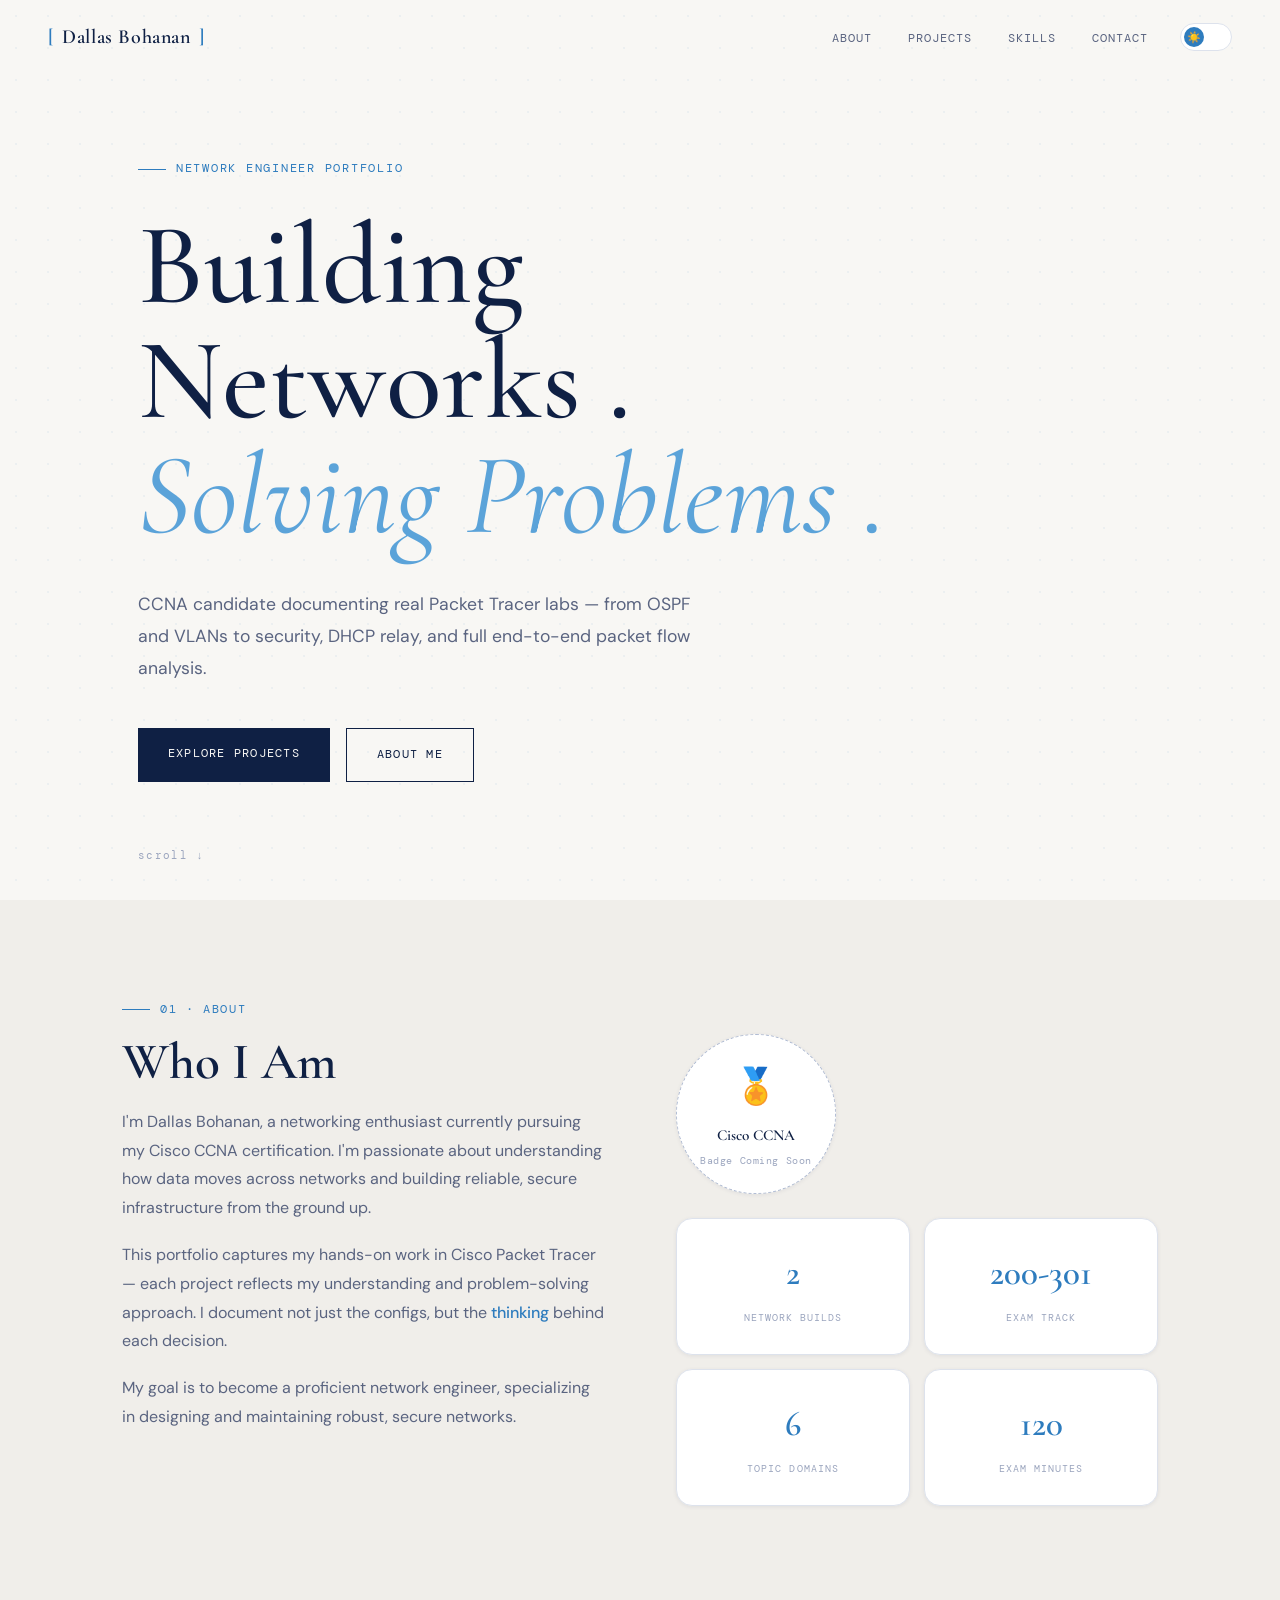
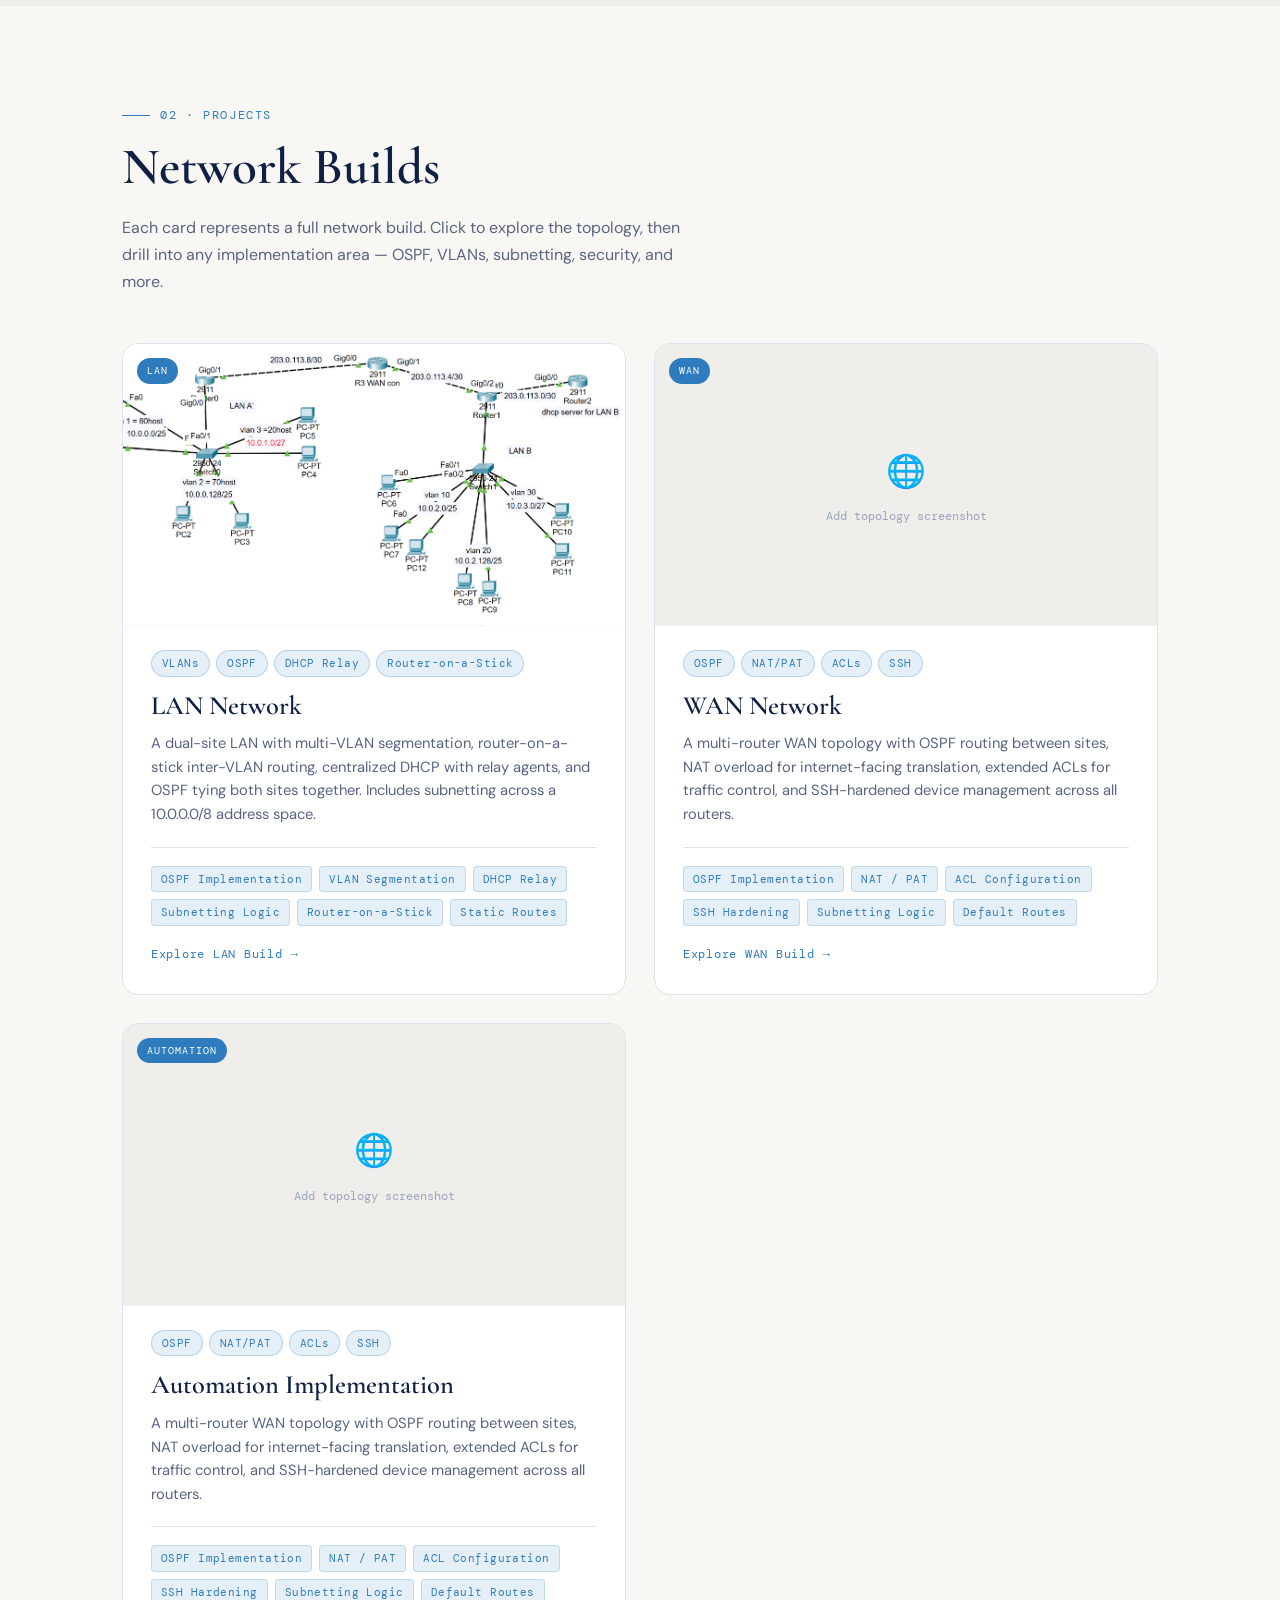
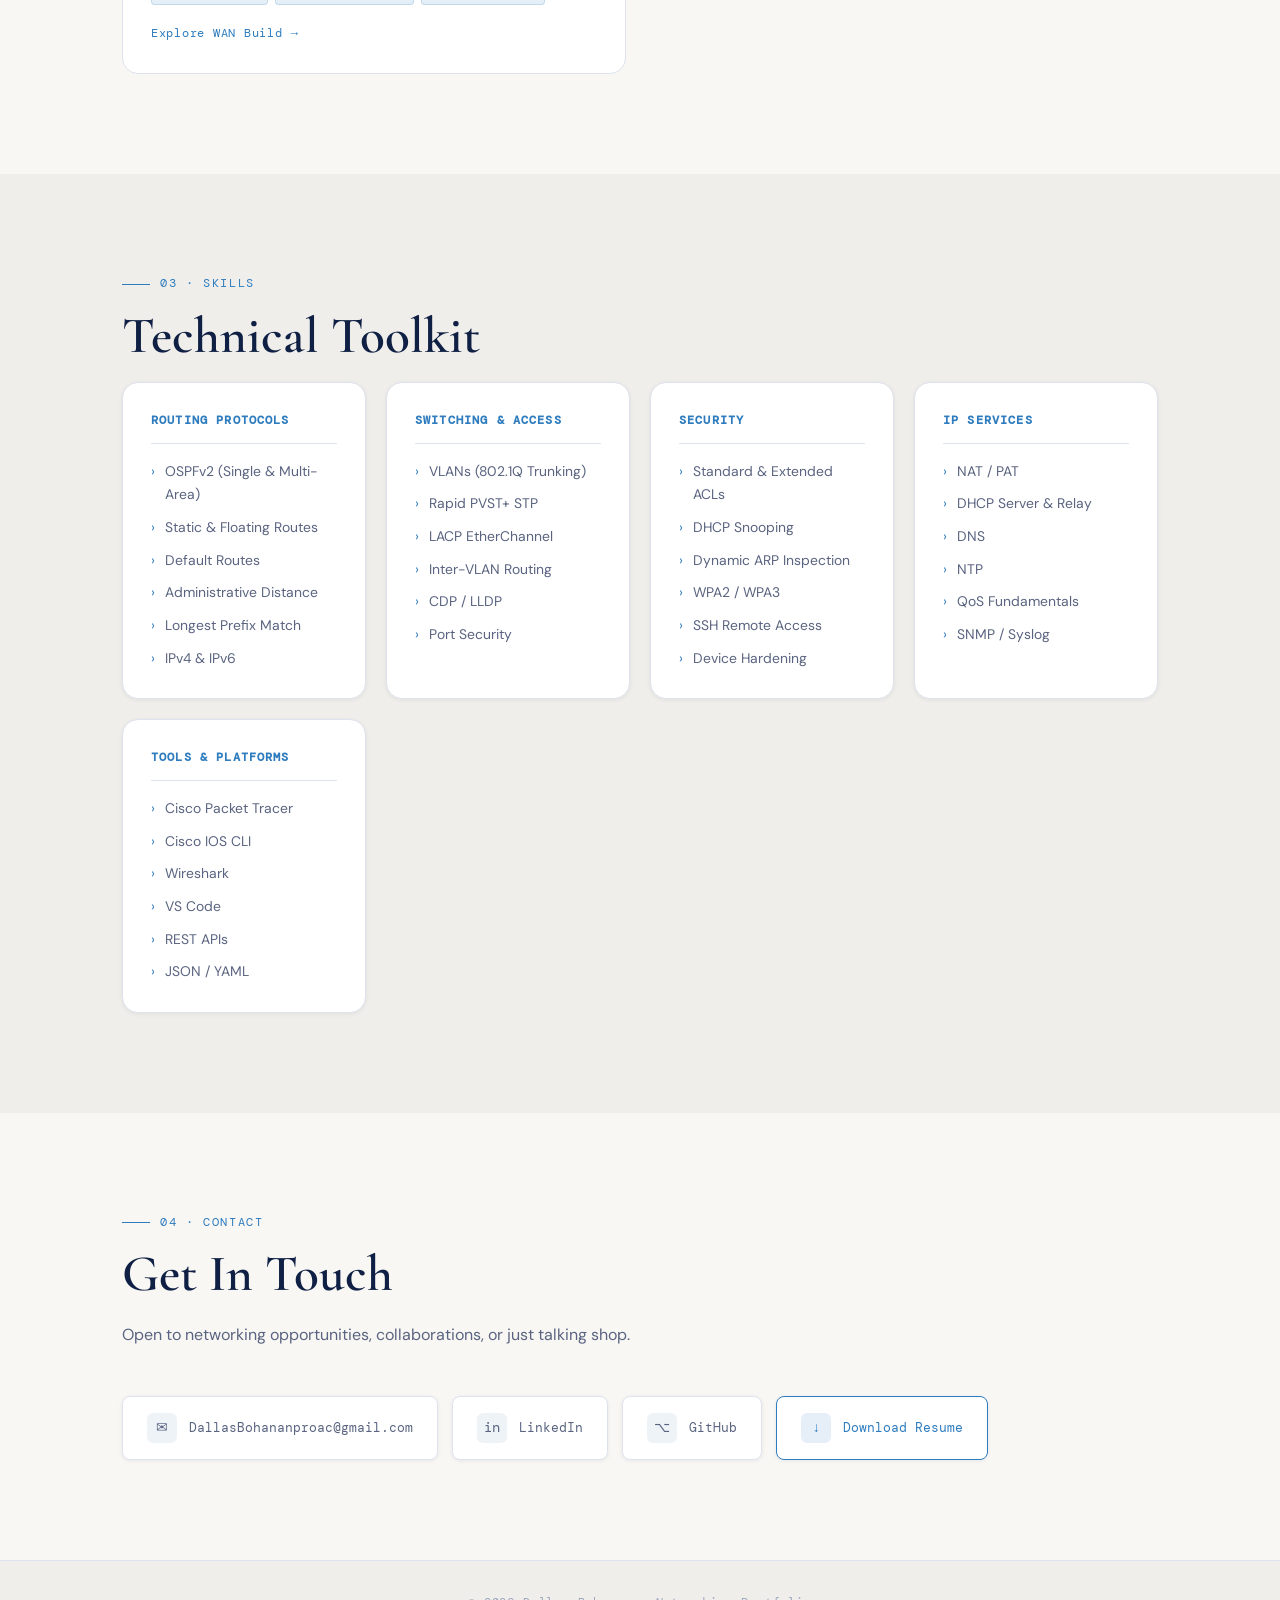
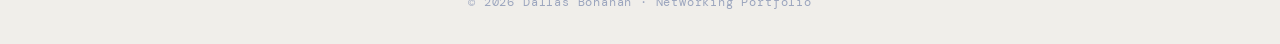
==== index.html @ fe5ff33c "Local Project Site Files" ====
<!DOCTYPE html>
<html lang="en">
<head>
  <meta charset="UTF-8" />
  <meta name="viewport" content="width=device-width, initial-scale=1.0" />
  <title>Dallas Bohanan — Networking Portfolio</title>
  <link rel="stylesheet" href="style.css" />
  <link rel="preconnect" href="https://fonts.googleapis.com" />
  <link rel="preconnect" href="https://fonts.gstatic.com" crossorigin />
  <link href="https://fonts.googleapis.com/css2?family=Cormorant+Garamond:ital,wght@0,400;0,500;0,600;1,400;1,500&family=DM+Mono:wght@400;500&family=DM+Sans:wght@300;400;500&display=swap" rel="stylesheet" />
  <script>
    (function() {
      var t = localStorage.getItem('ccna-portfolio-theme');
      var p = window.matchMedia('(prefers-color-scheme: dark)').matches;
      document.documentElement.setAttribute('data-theme', t || (p ? 'dark' : 'light'));
    })();
  </script>
  <style>
    /* ── v4 Network Cards ── */
    .network-cards {
      display: grid;
      grid-template-columns: 1fr 1fr;
      gap: 28px;
      margin-top: 20px;
    }
    @media (max-width: 700px) {
      .network-cards { grid-template-columns: 1fr; }
    }

    .network-card {
      background: var(--bg-card);
      border: 1px solid var(--border);
      border-radius: var(--radius-lg);
      overflow: hidden;
      transition: box-shadow var(--transition), border-color var(--transition), transform var(--transition);
      cursor: pointer;
    }
    .network-card:hover {
      box-shadow: var(--shadow-lg);
      border-color: var(--accent);
      transform: translateY(-4px);
    }
    .network-card__link {
      display: block;
      text-decoration: none;
      color: inherit;
    }

    /* topology image */
    .network-card__img-wrap {
      position: relative;
      width: 100%;
      aspect-ratio: 16/9;
      background: var(--bg-2);
      overflow: hidden;
    }
    .network-card__img {
      width: 100%;
      height: 100%;
      object-fit: cover;
      transition: transform 0.4s ease;
    }
    .network-card:hover .network-card__img { transform: scale(1.03); }
    .network-card__img-placeholder {
      display: none;
      position: absolute;
      inset: 0;
      align-items: center;
      justify-content: center;
      flex-direction: column;
      gap: 8px;
      color: var(--text-dim);
      font-family: var(--font-mono);
      font-size: 0.75rem;
    }
    .network-card__img-placeholder span { font-size: 2rem; }

    /* overlay label on image */
    .network-card__badge {
      position: absolute;
      top: 14px;
      left: 14px;
      background: var(--accent);
      color: #fff;
      font-family: var(--font-mono);
      font-size: 0.65rem;
      letter-spacing: 0.1em;
      text-transform: uppercase;
      padding: 4px 10px;
      border-radius: 20px;
    }

    .network-card__body {
      padding: 24px 28px 28px;
    }
    .network-card__tags {
      display: flex;
      flex-wrap: wrap;
      gap: 6px;
      margin-bottom: 14px;
    }
    .network-card__title {
      font-family: var(--font-display);
      font-size: 1.65rem;
      font-weight: 600;
      color: var(--navy);
      margin-bottom: 10px;
      line-height: 1.2;
    }
    .network-card__desc {
      color: var(--text-muted);
      font-size: 0.92rem;
      line-height: 1.6;
      margin-bottom: 20px;
    }

    /* aspect pills at bottom of card */
    .network-card__aspects {
      display: flex;
      flex-wrap: wrap;
      gap: 7px;
      border-top: 1px solid var(--border);
      padding-top: 18px;
    }
    .aspect-pill {
      font-family: var(--font-mono);
      font-size: 0.68rem;
      color: var(--accent);
      background: var(--accent-glow);
      border: 1px solid rgba(46,124,190,0.2);
      border-radius: 4px;
      padding: 3px 9px;
      letter-spacing: 0.04em;
    }

    .network-card__cta {
      display: inline-block;
      margin-top: 18px;
      font-family: var(--font-mono);
      font-size: 0.78rem;
      color: var(--accent);
      letter-spacing: 0.06em;
      transition: gap var(--transition);
    }
  </style>
</head>
<body>

  <nav class="nav" id="nav">
    <a href="#home" class="nav__logo">
      <span class="logo-bracket">[</span>
      <span class="logo-name">Dallas Bohanan</span>
      <span class="logo-bracket">]</span>
    </a>
    <div class="nav__right">
      <ul class="nav__links">
        <li><a href="#about">About</a></li>
        <li><a href="#projects">Projects</a></li>
        <li><a href="#skills">Skills</a></li>
        <li><a href="#contact">Contact</a></li>
      </ul>
      <button class="theme-toggle" id="themeToggle" aria-label="Toggle dark/light mode">
        <span class="theme-toggle__knob">☀️</span>
      </button>
      <button class="nav__hamburger" id="hamburger" aria-label="Toggle menu">
        <span></span><span></span><span></span>
      </button>
    </div>
  </nav>

  <!-- HERO -->
  <section class="hero" id="home">
    <div class="hero__grid-bg"></div>
    <div class="hero__content">
      <p class="hero__eyebrow">Network Engineer Portfolio</p>
      <h1 class="hero__title">
        <span class="hero__title-line">Building</span>
        <span class="hero__title-line">Networks .</span>
        <span class="hero__title-line italic">Solving Problems .</span>
      </h1>
      <p class="hero__sub">
        CCNA candidate documenting real Packet Tracer labs — from OSPF and VLANs
        to security, DHCP relay, and full end-to-end packet flow analysis.
      </p>
      <div class="hero__cta">
        <a href="#projects" class="btn btn--primary">Explore Projects</a>
        <a href="#about" class="btn btn--ghost">About Me</a>
      </div>
    </div>
    <div class="hero__scroll-hint">scroll ↓</div>
  </section>

  <!-- ABOUT -->
  <section class="about section" id="about">
    <div class="container">
      <div class="section-label">01 · About</div>
      <div class="about__grid">
        <div class="about__text">
          <h2 class="section-title">Who I Am</h2>
          <p>
            I'm Dallas Bohanan, a networking enthusiast currently pursuing my Cisco CCNA certification.
            I'm passionate about understanding how data moves across networks and building reliable,
            secure infrastructure from the ground up.
          </p>
          <p>
            This portfolio captures my hands-on work in Cisco Packet Tracer — each project reflects
            my understanding and problem-solving approach. I document not just the configs, but the
            <em>thinking</em> behind each decision.
          </p>
          <p>
            My goal is to become a proficient network engineer, specializing in designing and
            maintaining robust, secure networks.
          </p>
        </div>
        <div class="about__right">
          <div class="badge-placeholder">
            <div class="badge-inner">
              <span class="badge-icon">🏅</span>
              <p class="badge-label">Cisco CCNA</p>
              <p class="badge-sublabel">Badge Coming Soon</p>
            </div>
          </div>
          <div class="about__stats">
            <div class="stat-card"><span class="stat-num">2</span><span class="stat-label">Network Builds</span></div>
            <div class="stat-card"><span class="stat-num">200-301</span><span class="stat-label">Exam Track</span></div>
            <div class="stat-card"><span class="stat-num">6</span><span class="stat-label">Topic Domains</span></div>
            <div class="stat-card"><span class="stat-num">120</span><span class="stat-label">Exam Minutes</span></div>
          </div>
        </div>
      </div>
    </div>
  </section>

  <!-- PROJECTS — two network cards -->
  <section class="projects section" id="projects">
    <div class="container">
      <div class="section-label">02 · Projects</div>
      <h2 class="section-title">Network Builds</h2>
      <p class="section-sub">
        Each card represents a full network build. Click to explore the topology, then drill into
        any implementation area — OSPF, VLANs, subnetting, security, and more.
      </p>

      <div class="network-cards">

        <!-- LAN CARD -->
        <article class="network-card">
          <a href="lan-network.html" class="network-card__link">
            <div class="network-card__img-wrap">
              <img src="OSPF_DHCP_Intervlan_network.png"
                alt="LAN Network topology"
                class="network-card__img"
                onerror="this.style.display='none'; this.nextElementSibling.style.display='flex';" />
              <div class="network-card__img-placeholder"><span>🖧</span><p>Add topology screenshot</p></div>
              <span class="network-card__badge">LAN</span>
            </div>
            <div class="network-card__body">
              <div class="network-card__tags">
                <span class="tag">VLANs</span><span class="tag">OSPF</span>
                <span class="tag">DHCP Relay</span><span class="tag">Router-on-a-Stick</span>
              </div>
              <h3 class="network-card__title">LAN Network</h3>
              <p class="network-card__desc">
                A dual-site LAN with multi-VLAN segmentation, router-on-a-stick inter-VLAN routing,
                centralized DHCP with relay agents, and OSPF tying both sites together.
                Includes subnetting across a 10.0.0.0/8 address space.
              </p>
              <div class="network-card__aspects">
                <span class="aspect-pill">OSPF Implementation</span>
                <span class="aspect-pill">VLAN Segmentation</span>
                <span class="aspect-pill">DHCP Relay</span>
                <span class="aspect-pill">Subnetting Logic</span>
                <span class="aspect-pill">Router-on-a-Stick</span>
                <span class="aspect-pill">Static Routes</span>
              </div>
              <span class="network-card__cta">Explore LAN Build →</span>
            </div>
          </a>
        </article>

        <!-- WAN CARD -->
        <article class="network-card">
          <a href="wan-network.html" class="network-card__link">
            <div class="network-card__img-wrap">
              <img src="assets/screenshots/wan-topology.png"
                alt="WAN Network topology"
                class="network-card__img"
                onerror="this.style.display='none'; this.nextElementSibling.style.display='flex';" />
              <div class="network-card__img-placeholder"><span>🌐</span><p>Add topology screenshot</p></div>
              <span class="network-card__badge">WAN</span>
            </div>
            <div class="network-card__body">
              <div class="network-card__tags">
                <span class="tag">OSPF</span><span class="tag">NAT/PAT</span>
                <span class="tag">ACLs</span><span class="tag">SSH</span>
              </div>
              <h3 class="network-card__title">WAN Network</h3>
              <p class="network-card__desc">
                A multi-router WAN topology with OSPF routing between sites, NAT overload for
                internet-facing translation, extended ACLs for traffic control, and SSH-hardened
                device management across all routers.
              </p>
              <div class="network-card__aspects">
                <span class="aspect-pill">OSPF Implementation</span>
                <span class="aspect-pill">NAT / PAT</span>
                <span class="aspect-pill">ACL Configuration</span>
                <span class="aspect-pill">SSH Hardening</span>
                <span class="aspect-pill">Subnetting Logic</span>
                <span class="aspect-pill">Default Routes</span>
              </div>
              <span class="network-card__cta">Explore WAN Build →</span>
            </div>
          </a>
        </article>

         <!-- Automation card -->
        <article class="network-card">
          <a href="wan-network.html" class="network-card__link">
            <div class="network-card__img-wrap">
              <img src="assets/screenshots/wan-topology.png"
                alt="Automation"
                class="network-card__img"
                onerror="this.style.display='none'; this.nextElementSibling.style.display='flex';" />
              <div class="network-card__img-placeholder"><span>🌐</span><p>Add topology screenshot</p></div>
              <span class="network-card__badge">Automation</span>
            </div>
            <div class="network-card__body">
              <div class="network-card__tags">
                <span class="tag">OSPF</span><span class="tag">NAT/PAT</span>
                <span class="tag">ACLs</span><span class="tag">SSH</span>
              </div>
              <h3 class="network-card__title">Automation Implementation</h3>
              <p class="network-card__desc">
                A multi-router WAN topology with OSPF routing between sites, NAT overload for
                internet-facing translation, extended ACLs for traffic control, and SSH-hardened
                device management across all routers.
              </p>
              <div class="network-card__aspects">
                <span class="aspect-pill">OSPF Implementation</span>
                <span class="aspect-pill">NAT / PAT</span>
                <span class="aspect-pill">ACL Configuration</span>
                <span class="aspect-pill">SSH Hardening</span>
                <span class="aspect-pill">Subnetting Logic</span>
                <span class="aspect-pill">Default Routes</span>
              </div>
              <span class="network-card__cta">Explore WAN Build →</span>
            </div>
          </a>
        </article>

      </div>
    </div>
  </section>

  <!-- SKILLS -->
  <section class="skills section" id="skills">
    <div class="container">
      <div class="section-label">03 · Skills</div>
      <h2 class="section-title">Technical Toolkit</h2>
      <div class="skills__grid">
        <div class="skill-group">
          <h4 class="skill-group__title">Routing Protocols</h4>
          <ul class="skill-list">
            <li>OSPFv2 (Single &amp; Multi-Area)</li><li>Static &amp; Floating Routes</li>
            <li>Default Routes</li><li>Administrative Distance</li>
            <li>Longest Prefix Match</li><li>IPv4 &amp; IPv6</li>
          </ul>
        </div>
        <div class="skill-group">
          <h4 class="skill-group__title">Switching &amp; Access</h4>
          <ul class="skill-list">
            <li>VLANs (802.1Q Trunking)</li><li>Rapid PVST+ STP</li>
            <li>LACP EtherChannel</li><li>Inter-VLAN Routing</li>
            <li>CDP / LLDP</li><li>Port Security</li>
          </ul>
        </div>
        <div class="skill-group">
          <h4 class="skill-group__title">Security</h4>
          <ul class="skill-list">
            <li>Standard &amp; Extended ACLs</li><li>DHCP Snooping</li>
            <li>Dynamic ARP Inspection</li><li>WPA2 / WPA3</li>
            <li>SSH Remote Access</li><li>Device Hardening</li>
          </ul>
        </div>
        <div class="skill-group">
          <h4 class="skill-group__title">IP Services</h4>
          <ul class="skill-list">
            <li>NAT / PAT</li><li>DHCP Server &amp; Relay</li>
            <li>DNS</li><li>NTP</li><li>QoS Fundamentals</li><li>SNMP / Syslog</li>
          </ul>
        </div>
        <div class="skill-group">
          <h4 class="skill-group__title">Tools &amp; Platforms</h4>
          <ul class="skill-list">
            <li>Cisco Packet Tracer</li><li>Cisco IOS CLI</li>
            <li>Wireshark</li><li>VS Code</li>
            <li>REST APIs</li><li>JSON / YAML</li>
          </ul>
        </div>
      </div>
    </div>
  </section>

  <!-- CONTACT -->
  <section class="contact section" id="contact">
    <div class="container">
      <div class="section-label">04 · Contact</div>
      <h2 class="section-title">Get In Touch</h2>
      <p class="section-sub">Open to networking opportunities, collaborations, or just talking shop.</p>
      <div class="contact__links">
        <a href="mailto:DallasBohananproac@gmail.com" class="contact-link">
          <span class="contact-link__icon">✉</span>
          <span>DallasBohananproac@gmail.com</span>
        </a>
        <a href="https://www.linkedin.com/in/dallas-bohanan-2a1713221/" target="_blank" class="contact-link">
          <span class="contact-link__icon">in</span>
          <span>LinkedIn</span>
        </a>
        <a href="https://github.com/DallasBohanan/DallasBohanan" target="_blank" class="contact-link">
          <span class="contact-link__icon">⌥</span>
          <span>GitHub</span>
        </a>
        <a href="#" class="contact-link contact-link--resume" onclick="window.print(); return false;">
          <span class="contact-link__icon">↓</span>
          <span>Download Resume</span>
        </a>
      </div>
    </div>
  </section>

  <footer class="footer">
    <div class="container">
      <p>© <span id="year"></span> Dallas Bohanan · Networking Portfolio</p>
    </div>
  </footer>

  <script src="main.js"></script>
</body>
</html>
---- style.css ----
/* =============================================
   CCNA Portfolio v3 — Dallas Bohanan
   Light / Dark theme with toggle
   ============================================= */

/* ── LIGHT THEME (default) ── */
:root {
  --bg:           #f8f7f4;
  --bg-2:         #f0eeea;
  --bg-card:      #ffffff;
  --bg-card-alt:  #eef3f8;
  --border:       #dde2ec;
  --border-hover: #b0bcd4;
  --navy:         #0f2044;
  --accent:       #2e7cbe;
  --accent-light: #5ba3d9;
  --accent-glow:  rgba(46, 124, 190, 0.12);
  --text:         #1a2035;
  --text-muted:   #5a6480;
  --text-dim:     #9ba5be;
  --shadow-sm:    0 1px 4px rgba(15, 32, 68, 0.07);
  --shadow-md:    0 4px 20px rgba(15, 32, 68, 0.10);
  --shadow-lg:    0 12px 40px rgba(15, 32, 68, 0.13);
  --nav-bg:       rgba(248, 247, 244, 0.94);
  --toggle-icon:  '☀';

  --font-display: 'Cormorant Garamond', serif;
  --font-mono:    'DM Mono', monospace;
  --font-body:    'DM Sans', sans-serif;
  --radius:       8px;
  --radius-lg:    16px;
  --transition:   0.22s ease;
  --max-w:        1100px;
}

/* ── DARK THEME ── */
[data-theme="dark"] {
  --bg:           #0a0c10;
  --bg-2:         #0f1117;
  --bg-card:      #13161e;
  --bg-card-alt:  #1a1f2e;
  --border:       #1e2330;
  --border-hover: #2e3550;
  --navy:         #e8eaf0;       /* headlines become light in dark mode */
  --accent:       #5ba3d9;       /* lighter blue pops better on dark */
  --accent-light: #7fbfe8;
  --accent-glow:  rgba(91, 163, 217, 0.12);
  --text:         #e8eaf0;
  --text-muted:   #7a8099;
  --text-dim:     #3d4560;
  --shadow-sm:    0 1px 4px rgba(0, 0, 0, 0.3);
  --shadow-md:    0 4px 20px rgba(0, 0, 0, 0.4);
  --shadow-lg:    0 12px 40px rgba(0, 0, 0, 0.5);
  --nav-bg:       rgba(10, 12, 16, 0.92);
  --toggle-icon:  '🌙';
}

/* ── Reset ── */
*, *::before, *::after { box-sizing: border-box; margin: 0; padding: 0; }
html { scroll-behavior: smooth; }
body {
  background: var(--bg);
  color: var(--text);
  font-family: var(--font-body);
  font-size: 16px;
  line-height: 1.7;
  overflow-x: hidden;
  transition: background 0.3s ease, color 0.3s ease;
}
img { max-width: 100%; display: block; }
a { text-decoration: none; color: inherit; }
ul { list-style: none; }

::-webkit-scrollbar { width: 6px; }
::-webkit-scrollbar-track { background: var(--bg-2); }
::-webkit-scrollbar-thumb { background: var(--border-hover); border-radius: 3px; }

/* ── Utility ── */
.container { max-width: var(--max-w); margin: 0 auto; padding: 0 32px; }
.section   { padding: 100px 0; }

.section-label {
  font-family: var(--font-mono);
  font-size: 0.72rem;
  color: var(--accent);
  letter-spacing: 0.14em;
  text-transform: uppercase;
  margin-bottom: 14px;
  display: flex;
  align-items: center;
  gap: 10px;
}
.section-label::before {
  content: '';
  display: inline-block;
  width: 28px;
  height: 1px;
  background: var(--accent);
}

.section-title {
  font-family: var(--font-display);
  font-size: clamp(2.2rem, 4vw, 3.2rem);
  font-weight: 600;
  line-height: 1.1;
  color: var(--navy);
  margin-bottom: 18px;
}
.section-sub {
  color: var(--text-muted);
  max-width: 580px;
  margin-bottom: 48px;
  font-size: 1rem;
}

/* =============================================
   NAV
   ============================================= */
.nav {
  position: fixed;
  top: 0; left: 0; right: 0;
  z-index: 100;
  display: flex;
  align-items: center;
  justify-content: space-between;
  padding: 20px 48px;
  background: transparent;
  transition: background var(--transition), box-shadow var(--transition);
}
.nav.scrolled {
  background: var(--nav-bg);
  backdrop-filter: blur(10px);
  box-shadow: var(--shadow-sm);
  border-bottom: 1px solid var(--border);
}
.nav__logo {
  font-family: var(--font-display);
  font-size: 1.25rem;
  font-weight: 600;
  letter-spacing: 0.03em;
  color: var(--navy);
}
.logo-bracket { color: var(--accent); }
.logo-name    { color: var(--navy); margin: 0 3px; }

.nav__right {
  display: flex;
  align-items: center;
  gap: 32px;
}
.nav__links { display: flex; gap: 36px; }
.nav__links a {
  font-family: var(--font-mono);
  font-size: 0.78rem;
  color: var(--text-muted);
  letter-spacing: 0.08em;
  text-transform: uppercase;
  transition: color var(--transition);
}
.nav__links a:hover { color: var(--accent); }

/* ── Theme Toggle ── */
.theme-toggle {
  background: var(--bg-card);
  border: 1px solid var(--border);
  border-radius: 100px;
  width: 52px;
  height: 28px;
  cursor: pointer;
  position: relative;
  transition: background var(--transition), border-color var(--transition);
  flex-shrink: 0;
}
.theme-toggle:hover { border-color: var(--accent); }
.theme-toggle__knob {
  position: absolute;
  top: 3px;
  left: 3px;
  width: 20px;
  height: 20px;
  border-radius: 50%;
  background: var(--accent);
  transition: transform 0.25s ease, background 0.25s ease;
  display: flex;
  align-items: center;
  justify-content: center;
  font-size: 11px;
  line-height: 1;
}
[data-theme="dark"] .theme-toggle__knob {
  transform: translateX(24px);
}

.nav__hamburger {
  display: none;
  flex-direction: column;
  gap: 5px;
  background: none;
  border: none;
  cursor: pointer;
  padding: 4px;
}
.nav__hamburger span {
  display: block;
  width: 22px;
  height: 2px;
  background: var(--navy);
  transition: transform var(--transition), opacity var(--transition);
}

/* =============================================
   HERO — v3: badge moved to About, stats moved down,
   hero is clean headline + subtitle + CTA only
   ============================================= */
.hero {
  min-height: 100vh;
  display: flex;
  flex-direction: column;
  justify-content: center;
  position: relative;
  overflow: hidden;
  padding: 140px 48px 100px;
  max-width: var(--max-w);
  margin: 0 auto;
}

.hero__grid-bg {
  position: fixed;
  inset: 0;
  background-image: radial-gradient(circle, rgba(46,124,190,0.06) 1px, transparent 1px);
  background-size: 32px 32px;
  pointer-events: none;
  z-index: 0;
}
[data-theme="dark"] .hero__grid-bg {
  background-image: radial-gradient(circle, rgba(91,163,217,0.05) 1px, transparent 1px);
}

.hero__content { position: relative; z-index: 1; max-width: 820px; }

.hero__eyebrow {
  font-family: var(--font-mono);
  font-size: 0.78rem;
  color: var(--accent);
  letter-spacing: 0.14em;
  text-transform: uppercase;
  margin-bottom: 28px;
  display: flex;
  align-items: center;
  gap: 10px;
}
.hero__eyebrow::before {
  content: '';
  display: inline-block;
  width: 28px;
  height: 1px;
  background: var(--accent);
}

.hero__title {
  font-family: var(--font-display);
  font-size: clamp(4rem, 9vw, 7.5rem);
  font-weight: 500;
  line-height: 1.0;
  color: var(--navy);
  margin-bottom: 36px;
}
.hero__title-line { display: block; }
.hero__title-line.italic {
  font-style: italic;
  color: var(--accent-light);
  font-weight: 400;
}

.hero__sub {
  color: var(--text-muted);
  max-width: 560px;
  margin-bottom: 44px;
  font-size: 1.1rem;
  line-height: 1.8;
}

.hero__cta { display: flex; gap: 16px; flex-wrap: wrap; }

/* Buttons */
.btn {
  font-family: var(--font-mono);
  font-size: 0.78rem;
  letter-spacing: 0.1em;
  text-transform: uppercase;
  padding: 15px 30px;
  border-radius: 0;
  border: none;
  cursor: pointer;
  transition: all var(--transition);
  display: inline-block;
}
.btn--primary { background: var(--navy); color: var(--bg); }
.btn--primary:hover { background: var(--accent); box-shadow: var(--shadow-md); }
.btn--ghost {
  background: transparent;
  color: var(--navy);
  border: 1.5px solid var(--navy);
}
.btn--ghost:hover { border-color: var(--accent); color: var(--accent); }

/* Scroll hint */
.hero__scroll-hint {
  position: absolute;
  bottom: 36px; left: 48px;
  font-family: var(--font-mono);
  font-size: 0.68rem;
  color: var(--text-dim);
  letter-spacing: 0.12em;
  animation: float 2.8s ease-in-out infinite;
}
@keyframes float {
  0%, 100% { transform: translateY(0); }
  50%       { transform: translateY(-5px); }
}

/* =============================================
   ABOUT — stats + badge live here now
   ============================================= */
.about { background: var(--bg-2); }
.about__grid {
  display: grid;
  grid-template-columns: 1fr 1fr;
  gap: 72px;
  align-items: start;
}
.about__text p { color: var(--text-muted); margin-bottom: 18px; line-height: 1.8; }
.about__text em { color: var(--accent); font-style: normal; font-weight: 500; }

/* Badge sits inside about, above the stats grid */
.about__right { display: flex; flex-direction: column; gap: 24px; }

.badge-placeholder {
  align-self: flex-start;
  width: 160px;
  height: 160px;
  border-radius: 50%;
  border: 1.5px dashed var(--border-hover);
  display: flex;
  align-items: center;
  justify-content: center;
  background: var(--bg-card);
  box-shadow: var(--shadow-sm);
  transition: border-color var(--transition), box-shadow var(--transition);
}
.badge-placeholder:hover {
  border-color: var(--accent);
  box-shadow: 0 0 0 6px var(--accent-glow);
}
.badge-inner      { text-align: center; }
.badge-icon       { font-size: 2.2rem; display: block; margin-bottom: 6px; }
.badge-label      { font-family: var(--font-display); font-weight: 600; font-size: 0.95rem; color: var(--navy); }
.badge-sublabel   { font-family: var(--font-mono); font-size: 0.62rem; color: var(--text-dim); margin-top: 4px; letter-spacing: 0.06em; }

.about__stats {
  display: grid;
  grid-template-columns: 1fr 1fr;
  gap: 14px;
}
.stat-card {
  background: var(--bg-card);
  border: 1px solid var(--border);
  border-radius: var(--radius-lg);
  padding: 24px 20px;
  text-align: center;
  box-shadow: var(--shadow-sm);
  transition: border-color var(--transition), box-shadow var(--transition), transform var(--transition);
}
.stat-card:hover {
  border-color: var(--accent);
  box-shadow: var(--shadow-md);
  transform: translateY(-2px);
}
.stat-num   { display: block; font-family: var(--font-display); font-size: 2.2rem; font-weight: 600; color: var(--accent); }
.stat-label { font-family: var(--font-mono); font-size: 0.65rem; color: var(--text-dim); letter-spacing: 0.1em; text-transform: uppercase; margin-top: 4px; }

/* =============================================
   PROJECTS
   ============================================= */
.projects__grid {
  display: grid;
  grid-template-columns: repeat(auto-fill, minmax(320px, 1fr));
  gap: 24px;
}
.project-card {
  background: var(--bg-card);
  border: 1px solid var(--border);
  border-radius: var(--radius-lg);
  overflow: hidden;
  box-shadow: var(--shadow-sm);
  transition: border-color var(--transition), transform var(--transition), box-shadow var(--transition);
}
.project-card:hover {
  border-color: var(--accent);
  transform: translateY(-4px);
  box-shadow: var(--shadow-lg);
}
.project-card__link { display: block; }

.project-card__img-wrap {
  aspect-ratio: 16/9;
  background: var(--bg-card-alt);
  overflow: hidden;
  position: relative;
}
.project-card__img { width: 100%; height: 100%; object-fit: cover; transition: transform 0.4s ease; }
.project-card:hover .project-card__img { transform: scale(1.04); }
.project-card__img-placeholder {
  display: none;
  align-items: center; justify-content: center;
  flex-direction: column; gap: 8px;
  width: 100%; height: 100%;
  border: 2px dashed var(--border-hover);
  color: var(--text-dim);
  font-family: var(--font-mono); font-size: 0.72rem;
}
.project-card__img-placeholder span { font-size: 2rem; }

.project-card__body  { padding: 24px 26px; }
.project-card__tags  { display: flex; flex-wrap: wrap; gap: 6px; margin-bottom: 12px; }
.tag {
  font-family: var(--font-mono);
  font-size: 0.67rem;
  color: var(--accent);
  background: var(--accent-glow);
  border: 1px solid rgba(46,124,190,0.25);
  padding: 3px 10px;
  border-radius: 100px;
  letter-spacing: 0.04em;
}
.project-card__title { font-family: var(--font-display); font-size: 1.2rem; font-weight: 600; color: var(--navy); margin-bottom: 8px; line-height: 1.3; }
.project-card__desc  { color: var(--text-muted); font-size: 0.88rem; margin-bottom: 18px; line-height: 1.65; }
.project-card__cta   { font-family: var(--font-mono); font-size: 0.75rem; color: var(--accent); letter-spacing: 0.06em; display: inline-flex; align-items: center; gap: 4px; }

/* =============================================
   SKILLS
   ============================================= */
.skills { background: var(--bg-2); }
.skills__grid { display: grid; grid-template-columns: repeat(auto-fill, minmax(230px, 1fr)); gap: 20px; }
.skill-group {
  background: var(--bg-card);
  border: 1px solid var(--border);
  border-radius: var(--radius-lg);
  padding: 28px;
  box-shadow: var(--shadow-sm);
}
.skill-group__title {
  font-family: var(--font-mono); font-size: 0.72rem;
  color: var(--accent); letter-spacing: 0.1em; text-transform: uppercase;
  margin-bottom: 16px; padding-bottom: 12px; border-bottom: 1px solid var(--border);
}
.skill-list { display: flex; flex-direction: column; gap: 9px; }
.skill-list li { font-size: 0.87rem; color: var(--text-muted); padding-left: 14px; position: relative; }
.skill-list li::before { content: '›'; position: absolute; left: 0; color: var(--accent); }

/* =============================================
   CONTACT
   ============================================= */
.contact__links { display: flex; flex-wrap: wrap; gap: 14px; margin-top: 8px; }
.contact-link {
  display: flex; align-items: center; gap: 12px;
  background: var(--bg-card); border: 1px solid var(--border);
  border-radius: var(--radius); padding: 16px 24px;
  font-family: var(--font-mono); font-size: 0.82rem; color: var(--text-muted);
  box-shadow: var(--shadow-sm);
  transition: all var(--transition);
}
.contact-link:hover { border-color: var(--accent); color: var(--accent); box-shadow: var(--shadow-md); transform: translateY(-1px); }
.contact-link__icon {
  width: 30px; height: 30px;
  display: flex; align-items: center; justify-content: center;
  background: var(--bg-card-alt); border-radius: 6px; font-size: 0.85rem;
}

/* Resume download link — distinct style */
.contact-link--resume {
  border-color: var(--accent);
  color: var(--accent);
}
.contact-link--resume:hover {
  background: var(--accent);
  color: var(--bg);
}
.contact-link--resume .contact-link__icon {
  background: var(--accent-glow);
  color: var(--accent);
}

/* =============================================
   FOOTER
   ============================================= */
.footer {
  padding: 32px 0;
  border-top: 1px solid var(--border);
  text-align: center;
  background: var(--bg-2);
}
.footer p { font-family: var(--font-mono); font-size: 0.72rem; color: var(--text-dim); letter-spacing: 0.07em; }

/* =============================================
   PROJECT PAGES
   ============================================= */
.project-hero {
  padding: 140px 48px 60px;
  max-width: var(--max-w);
  margin: 0 auto;
  border-bottom: 1px solid var(--border);
}
.project-hero__back {
  font-family: var(--font-mono); font-size: 0.76rem; color: var(--text-muted);
  display: inline-flex; align-items: center; gap: 6px;
  margin-bottom: 32px; transition: color var(--transition); letter-spacing: 0.06em;
}
.project-hero__back:hover { color: var(--accent); }

.project-body {
  max-width: var(--max-w); margin: 0 auto;
  padding: 60px 48px 100px;
  display: grid; grid-template-columns: 1fr 310px;
  gap: 64px; align-items: start;
}

.screenshots-grid {
  display: grid; grid-template-columns: repeat(auto-fill, minmax(260px, 1fr));
  gap: 12px; margin: 24px 0;
}
.screenshot-item {
  border-radius: var(--radius); overflow: hidden; border: 1px solid var(--border);
  cursor: zoom-in; box-shadow: var(--shadow-sm);
  transition: border-color var(--transition), box-shadow var(--transition);
}
.screenshot-item:hover { border-color: var(--accent); box-shadow: var(--shadow-md); }
.screenshot-item img { width: 100%; object-fit: cover; display: block; }
.screenshot-item .placeholder {
  aspect-ratio: 16/9; background: var(--bg-card-alt);
  display: flex; align-items: center; justify-content: center;
  flex-direction: column; gap: 8px; color: var(--text-dim);
  font-family: var(--font-mono); font-size: 0.72rem;
  border: 2px dashed var(--border-hover);
}

.config-block {
  background: #0a1830;
  border: 1px solid #1e3060;
  border-radius: var(--radius-lg); overflow: hidden; margin: 24px 0;
}
.config-block__header {
  display: flex; align-items: center; justify-content: space-between;
  padding: 11px 20px; border-bottom: 1px solid #1e3060; background: #060f20;
}
.config-block__title { font-family: var(--font-mono); font-size: 0.75rem; color: #7ba8d4; }
.config-block__copy {
  font-family: var(--font-mono); font-size: 0.7rem; color: #5ba3d9;
  background: none; border: none; cursor: pointer; padding: 4px 8px;
  border-radius: 4px; transition: background var(--transition);
}
.config-block__copy:hover { background: rgba(91,163,217,0.15); }
.config-block pre {
  padding: 22px; overflow-x: auto; font-family: var(--font-mono);
  font-size: 0.82rem; color: #ccd8f0; line-height: 1.75; white-space: pre;
}

.video-wrap {
  position: relative; padding-bottom: 56.25%; height: 0; overflow: hidden;
  border-radius: var(--radius-lg); border: 1px solid var(--border);
  margin: 24px 0; background: var(--bg-card-alt); box-shadow: var(--shadow-sm);
}
.video-wrap iframe, .video-wrap video { position: absolute; top: 0; left: 0; width: 100%; height: 100%; border: none; }
.video-placeholder {
  position: absolute; inset: 0; display: flex; flex-direction: column;
  align-items: center; justify-content: center; gap: 10px; color: var(--text-dim);
  font-family: var(--font-mono); font-size: 0.78rem;
  border: 2px dashed var(--border-hover); border-radius: var(--radius-lg);
}
.video-placeholder span { font-size: 2.5rem; }

.project-sidebar { position: sticky; top: 100px; }
.sidebar-card {
  background: var(--bg-card); border: 1px solid var(--border);
  border-radius: var(--radius-lg); padding: 24px; margin-bottom: 18px; box-shadow: var(--shadow-sm);
}
.sidebar-card h4 {
  font-family: var(--font-mono); font-size: 0.7rem; color: var(--accent);
  text-transform: uppercase; letter-spacing: 0.1em;
  margin-bottom: 14px; padding-bottom: 10px; border-bottom: 1px solid var(--border);
}
.sidebar-card ul { display: flex; flex-direction: column; gap: 8px; }
.sidebar-card li { font-size: 0.84rem; color: var(--text-muted); padding-left: 14px; position: relative; }
.sidebar-card li::before { content: '›'; position: absolute; left: 0; color: var(--accent); }

.project-content h2 {
  font-family: var(--font-display); font-size: 1.75rem; font-weight: 600; color: var(--navy);
  margin: 48px 0 16px; padding-top: 40px; border-top: 1px solid var(--border);
}
.project-content h2:first-child { margin-top: 0; padding-top: 0; border-top: none; }
.project-content p { color: var(--text-muted); margin-bottom: 16px; line-height: 1.8; }
.project-content ul { list-style: none; margin-bottom: 20px; display: flex; flex-direction: column; gap: 8px; }
.project-content ul li { color: var(--text-muted); padding-left: 18px; position: relative; font-size: 0.93rem; }
.project-content ul li::before { content: '›'; position: absolute; left: 0; color: var(--accent); }

/* Lightbox */
.lightbox { display: none; position: fixed; inset: 0; background: rgba(5, 10, 25, 0.92); z-index: 9999; align-items: center; justify-content: center; }
.lightbox.open { display: flex; }
.lightbox img { max-width: 90vw; max-height: 90vh; border-radius: var(--radius); box-shadow: 0 0 80px rgba(46, 124, 190, 0.3); }
.lightbox__close { position: absolute; top: 24px; right: 28px; background: none; border: none; color: #fff; font-size: 2rem; cursor: pointer; line-height: 1; opacity: 0.7; transition: opacity var(--transition); }
.lightbox__close:hover { opacity: 1; }

/* ── Print styles for resume ── */
@media print {
  .nav, .hero__scroll-hint, .hero__grid-bg, .contact, .footer,
  .theme-toggle, .nav__hamburger { display: none !important; }
  body { background: #fff !important; color: #000 !important; font-size: 13px; }
  .hero { min-height: auto; padding: 24px 32px 16px; }
  .hero__title { font-size: 3rem; }
  .section { padding: 32px 0; }
  .about { background: none !important; }
  .stat-card, .skill-group, .project-card { box-shadow: none !important; border-color: #ccc !important; }
  a { color: #000 !important; }
  .projects__grid { grid-template-columns: 1fr 1fr; }
  .project-card__img-wrap { display: none; }
}

/* =============================================
   RESPONSIVE
   ============================================= */
@media (max-width: 960px) {
  .hero { padding: 130px 32px 80px; }
  .about__grid { grid-template-columns: 1fr; gap: 40px; }
  .project-body { grid-template-columns: 1fr; }
  .project-sidebar { position: static; }
  .project-hero { padding: 130px 32px 48px; }
  .project-body { padding: 40px 32px 80px; }
}
@media (max-width: 640px) {
  .nav { padding: 16px 24px; }
  .nav__links { display: none; }
  .nav__hamburger { display: flex; }
  .nav__links.open {
    display: flex; flex-direction: column;
    position: fixed; inset: 0; background: var(--bg);
    align-items: center; justify-content: center; gap: 32px; font-size: 1.1rem;
  }
  .section { padding: 70px 0; }
  .hero { padding: 120px 24px 70px; }
  .hero__title { font-size: 3.2rem; }
  .projects__grid { grid-template-columns: 1fr; }
  .nav__right { gap: 16px; }
}
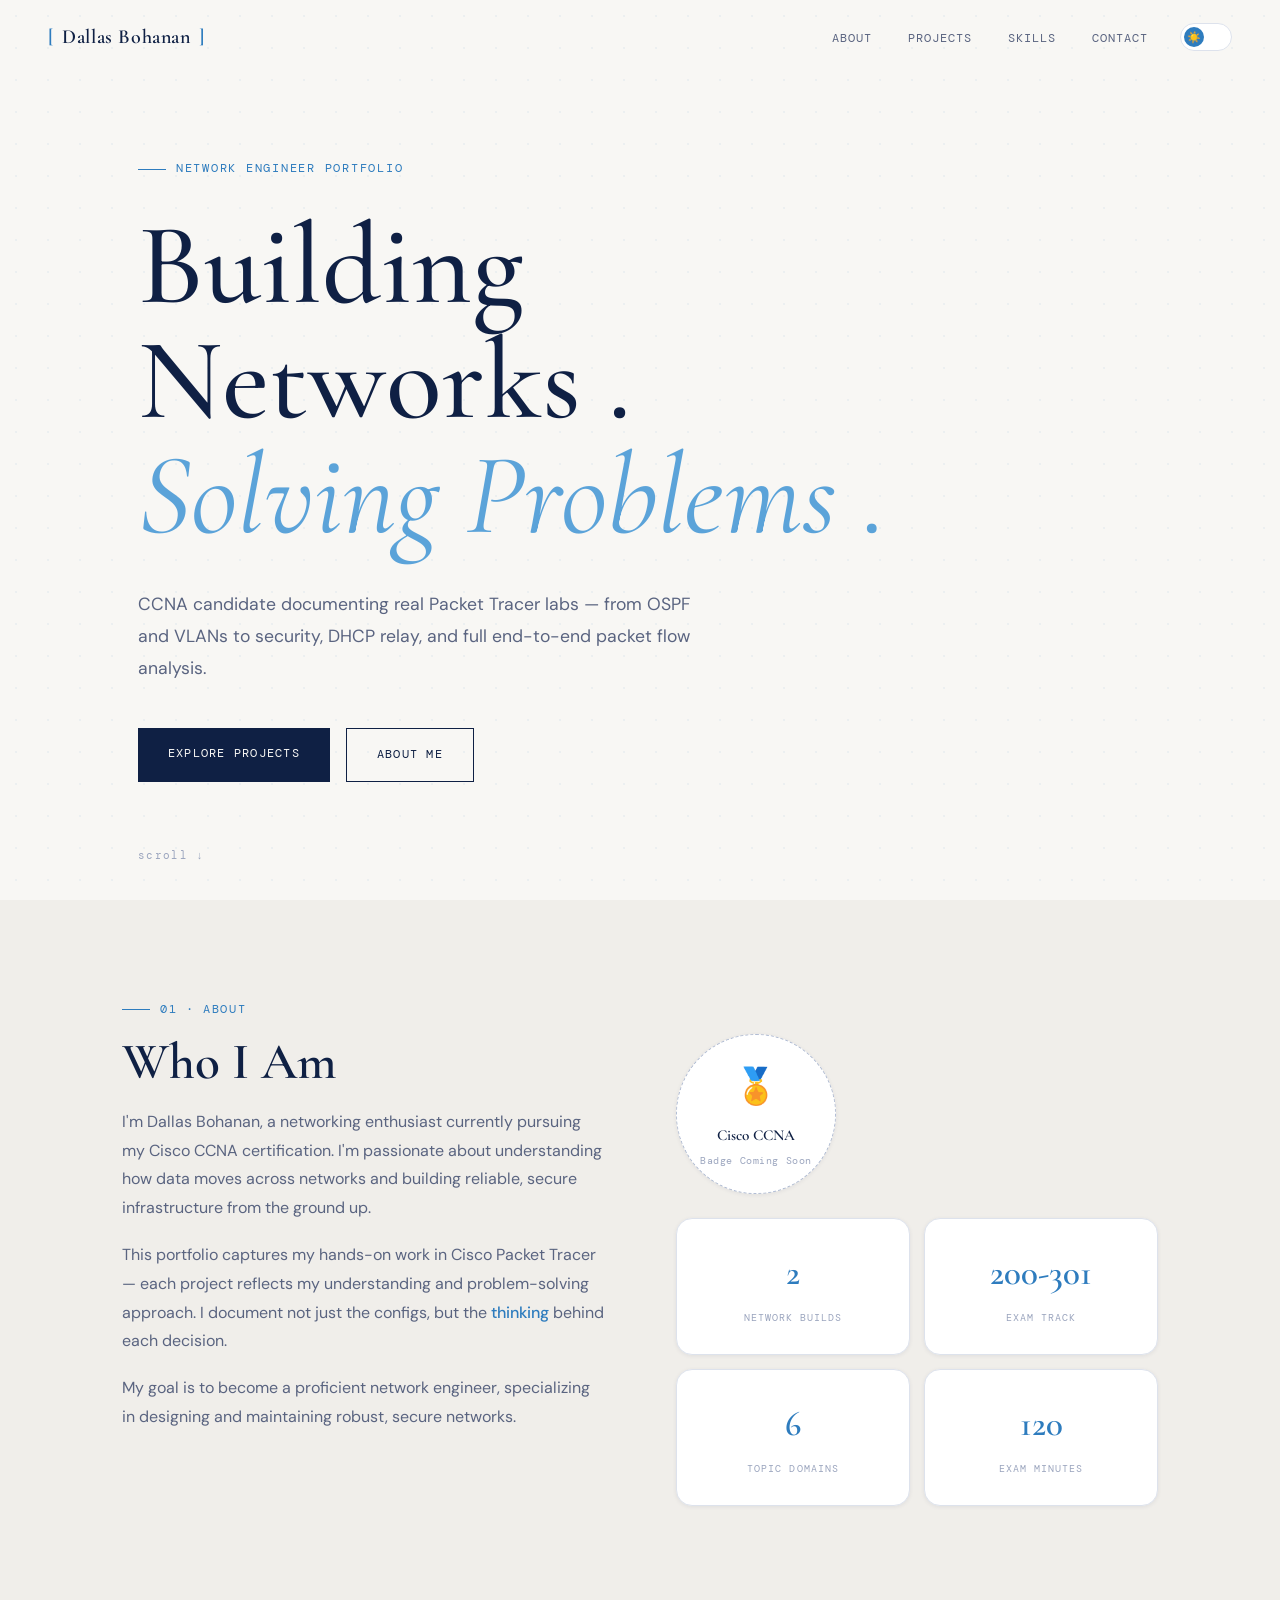
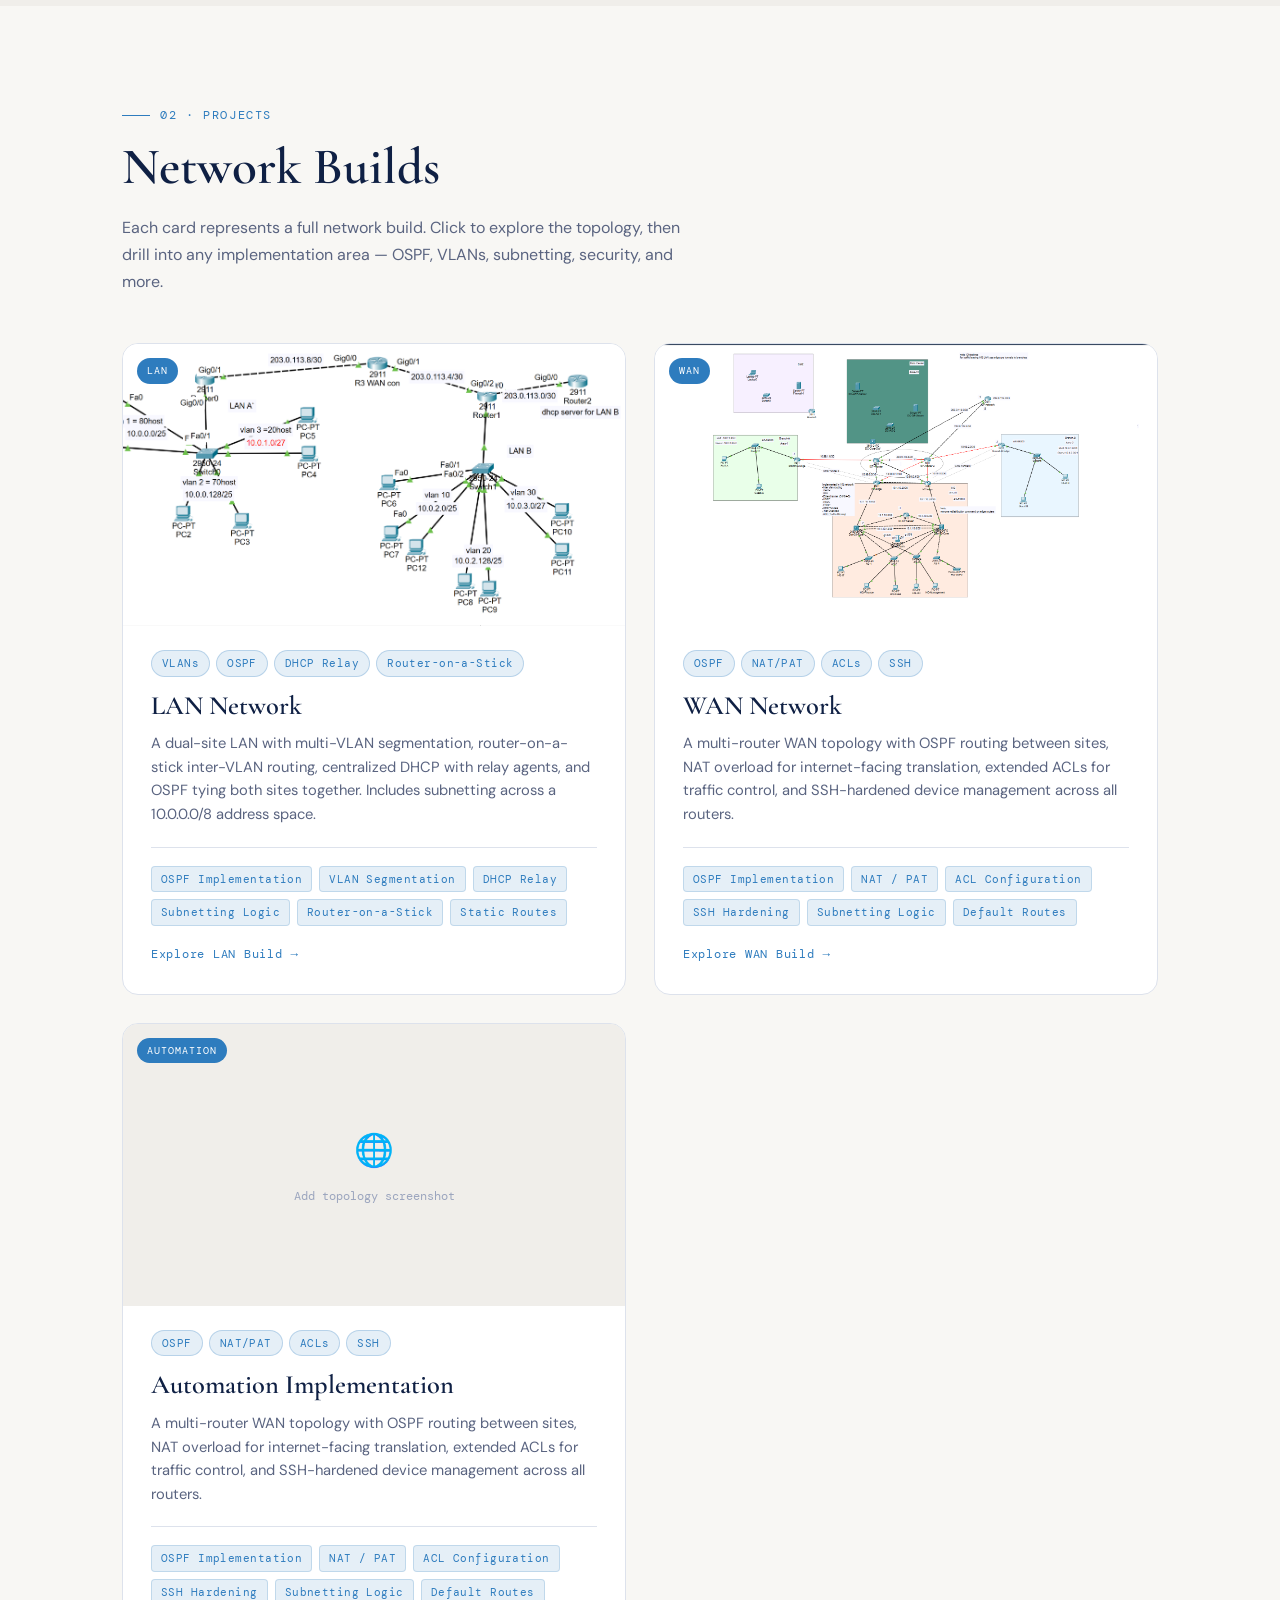
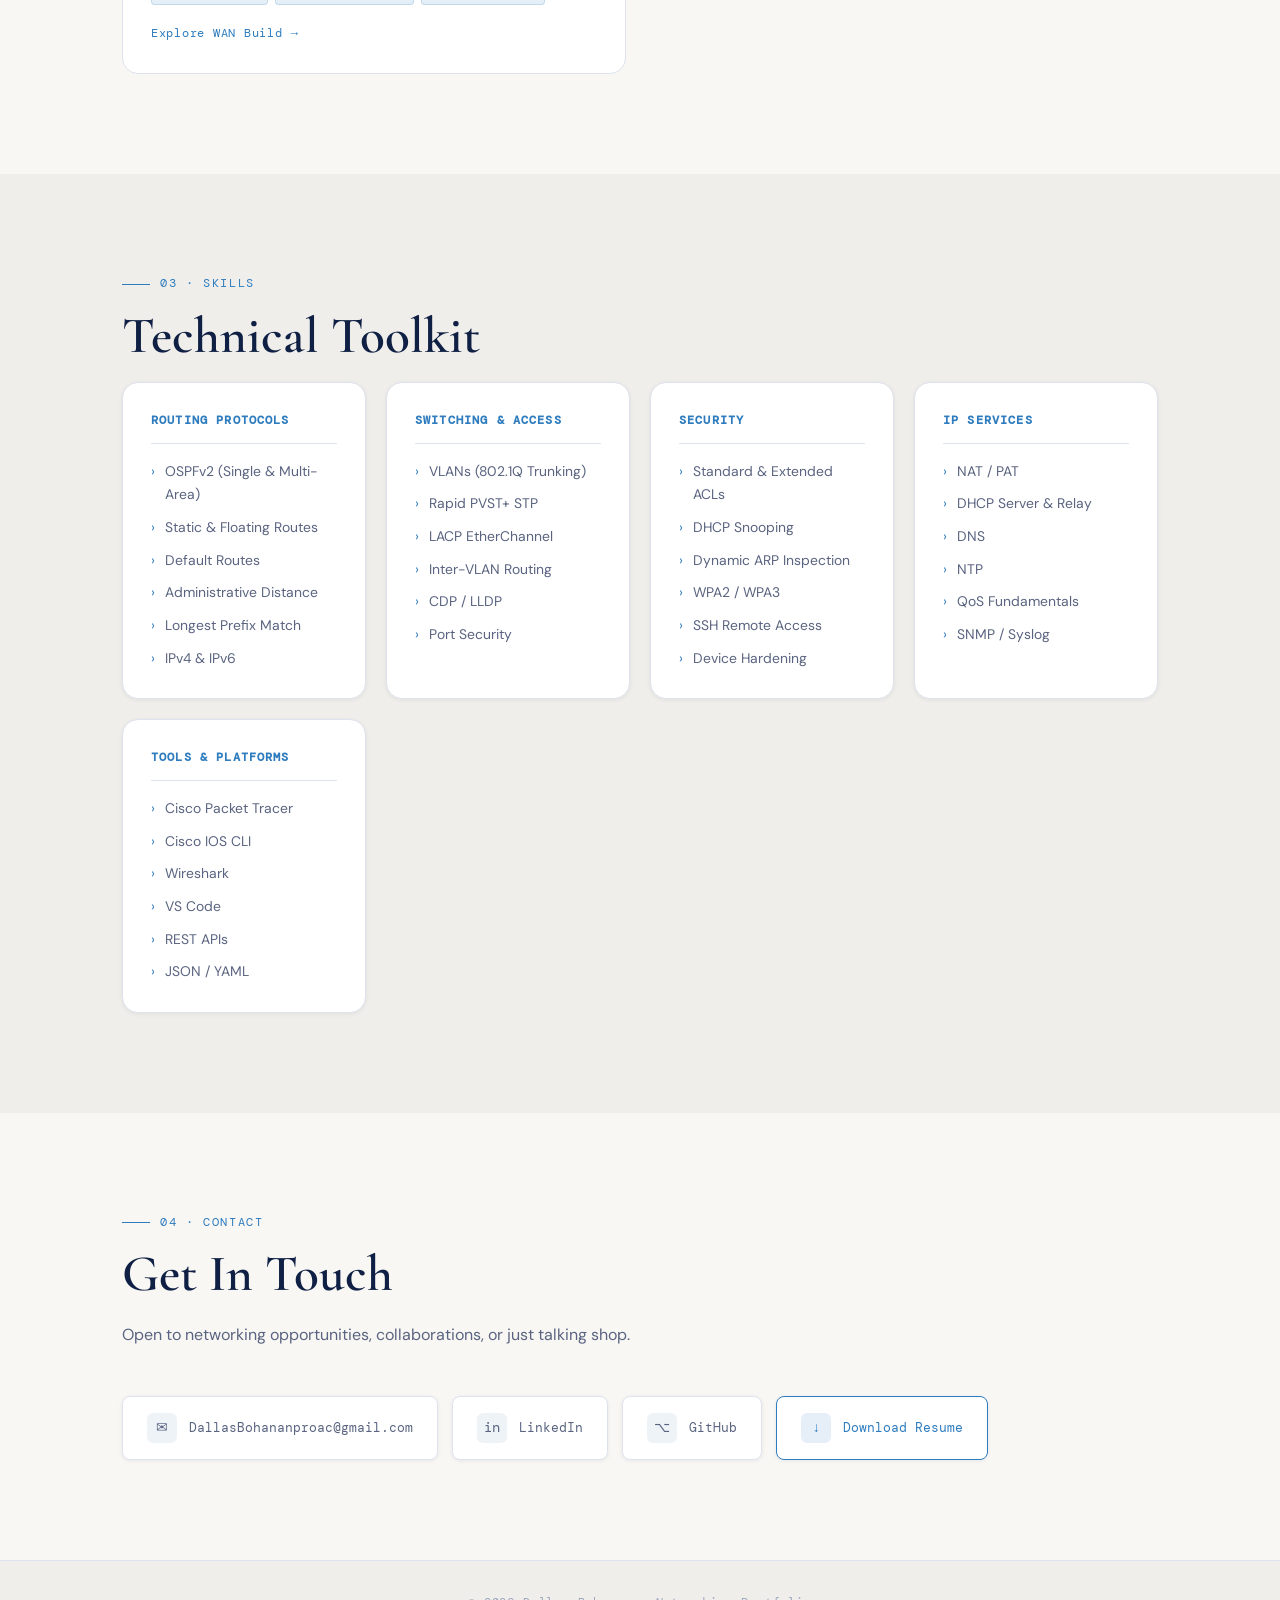
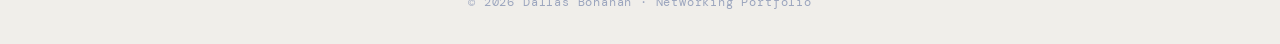
==== commit 9f8b7e6a: "Updated WAN enterprise network topology photo" ====
--- a/index.html
+++ b/index.html
@@ -282,7 +282,7 @@
         <article class="network-card">
           <a href="wan-network.html" class="network-card__link">
             <div class="network-card__img-wrap">
-              <img src="assets/screenshots/wan-topology.png"
+              <img src="WAN Enterprise Network.png"
                 alt="WAN Network topology"
                 class="network-card__img"
                 onerror="this.style.display='none'; this.nextElementSibling.style.display='flex';" />
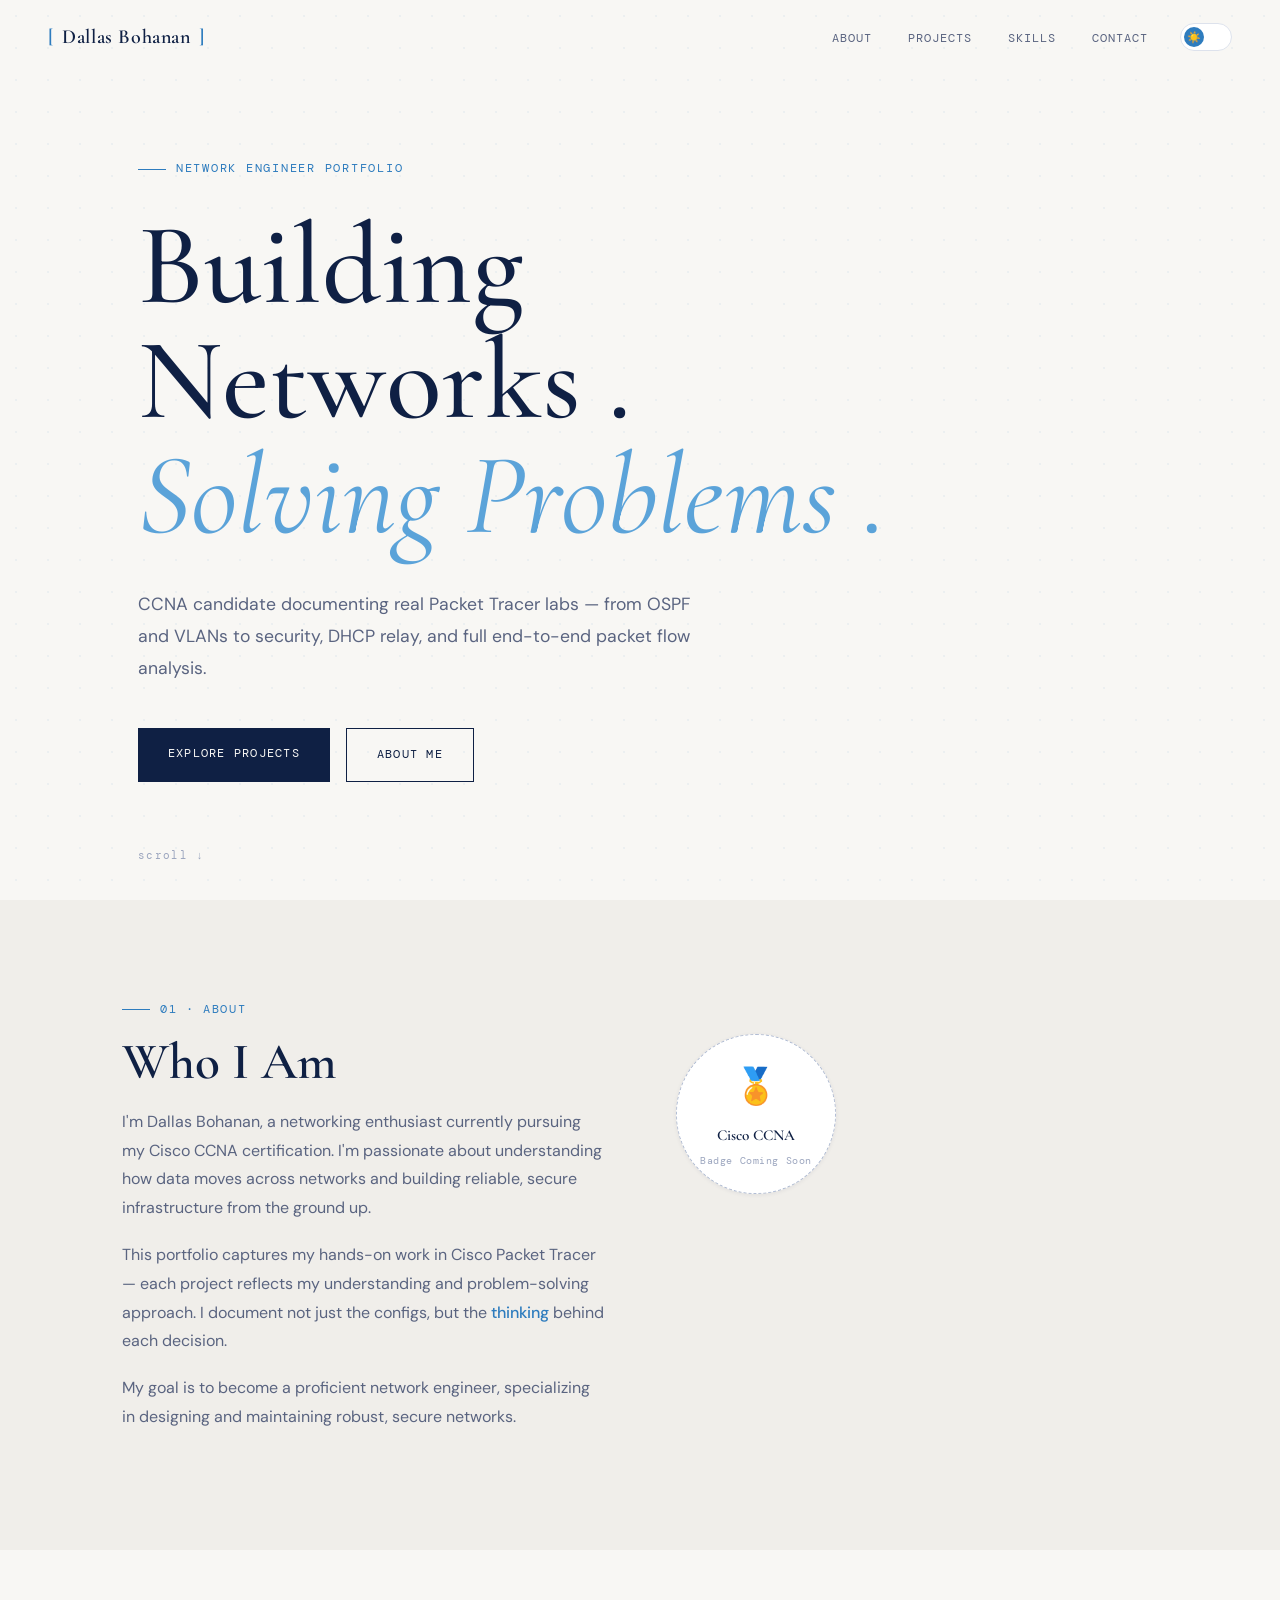
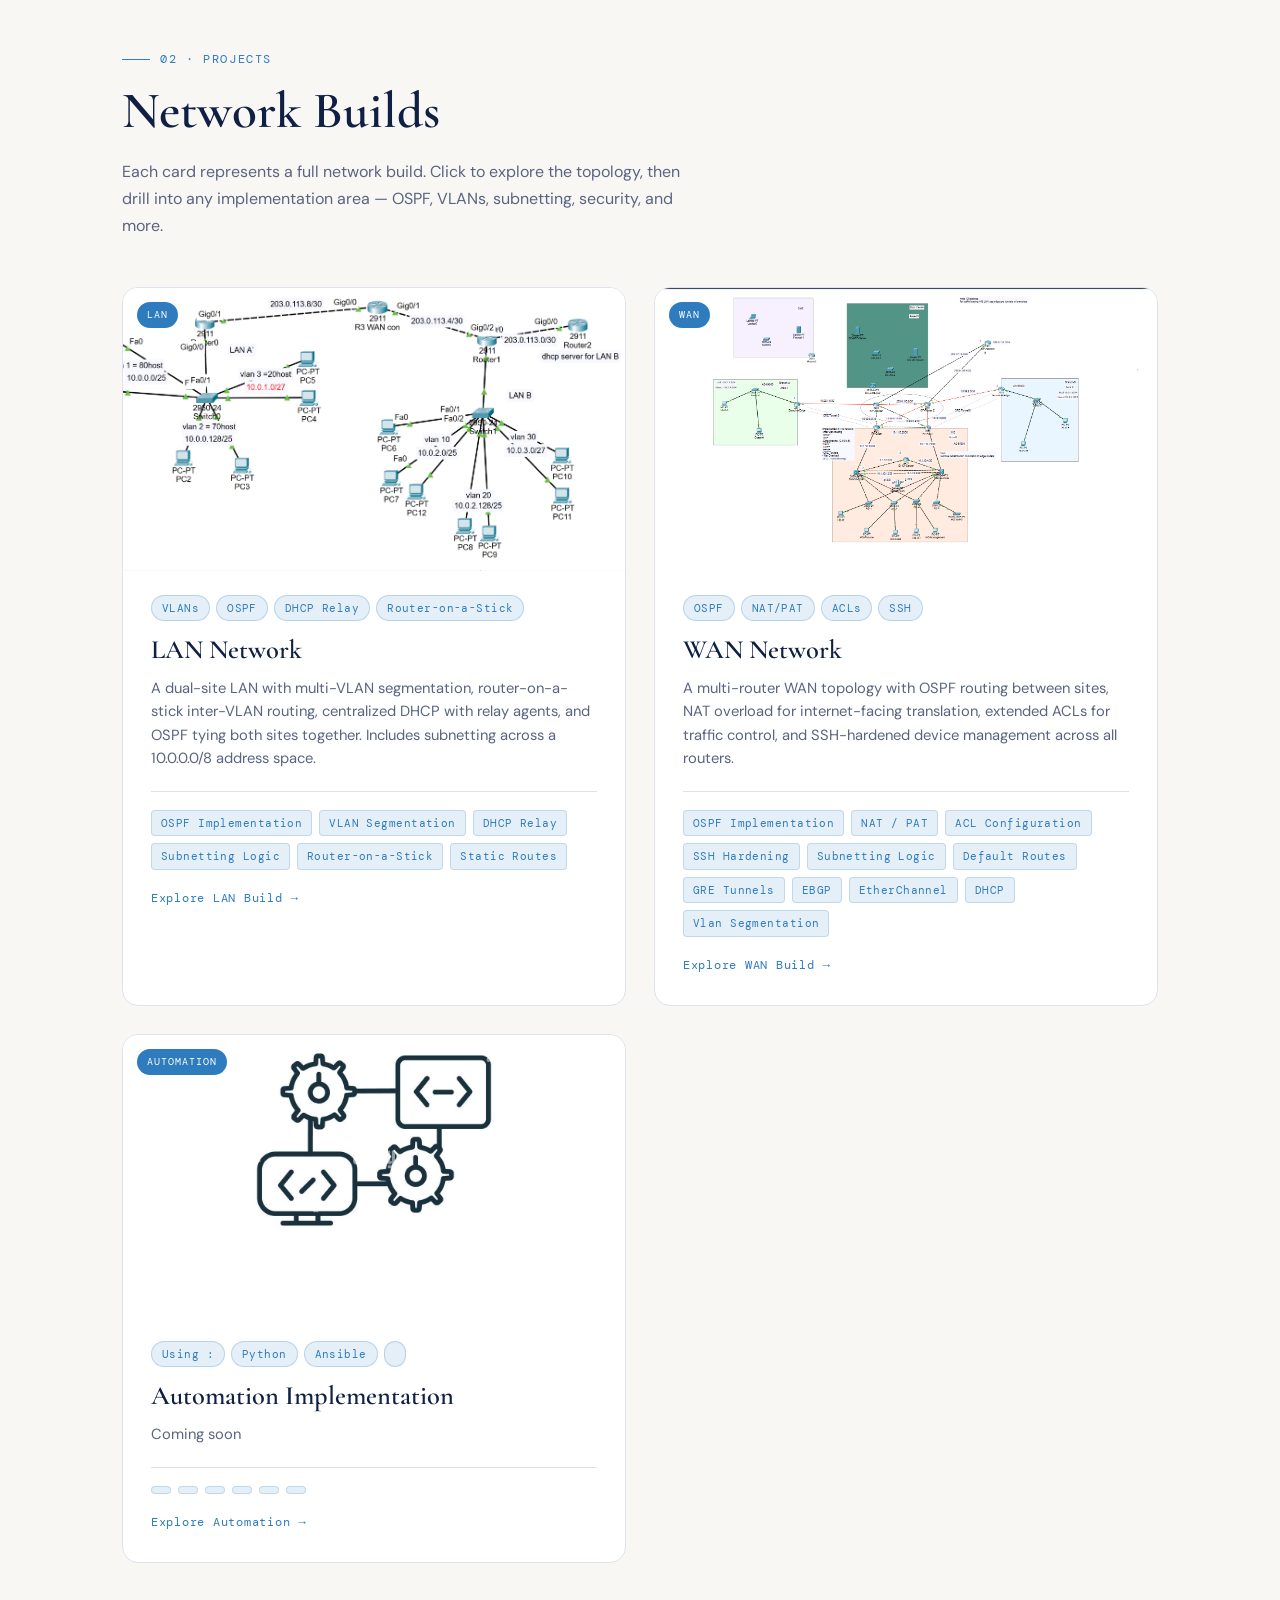
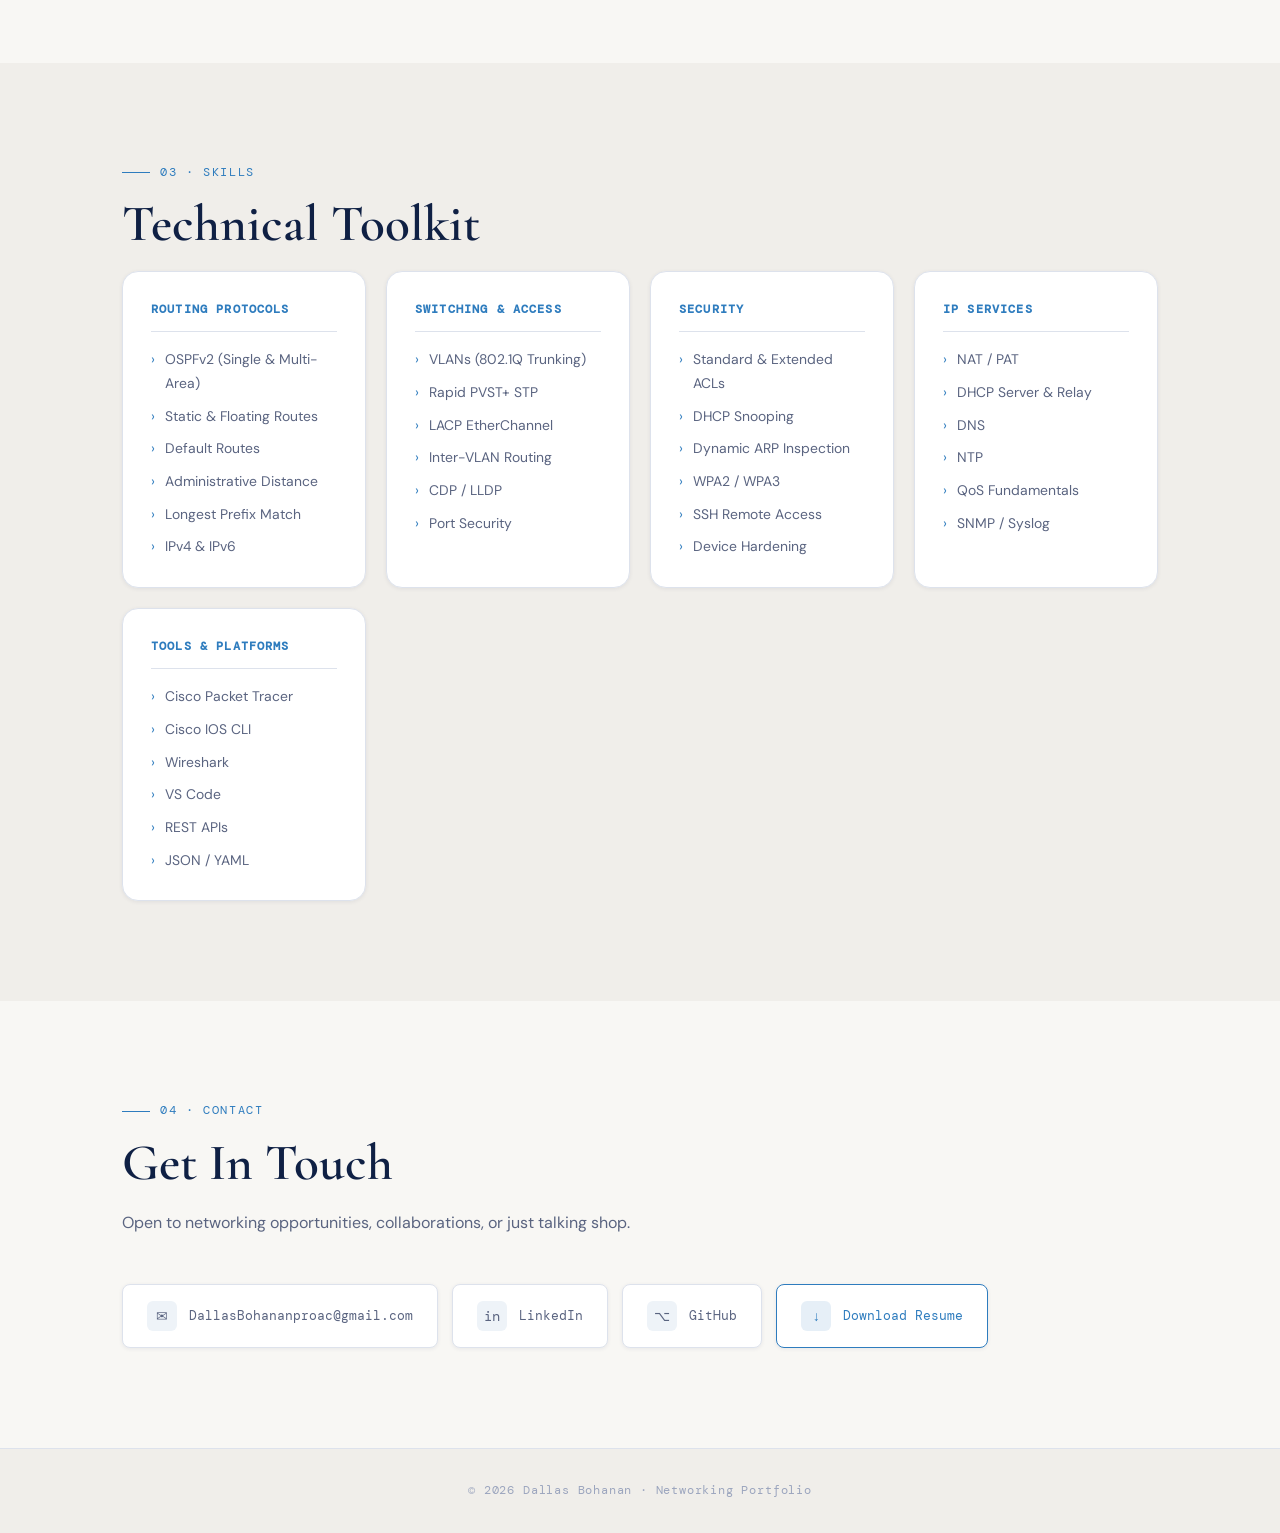
==== commit 9c518d4a: "updated resume , and projects" ====
--- a/index.html
+++ b/index.html
@@ -221,10 +221,10 @@
             </div>
           </div>
           <div class="about__stats">
-            <div class="stat-card"><span class="stat-num">2</span><span class="stat-label">Network Builds</span></div>
-            <div class="stat-card"><span class="stat-num">200-301</span><span class="stat-label">Exam Track</span></div>
-            <div class="stat-card"><span class="stat-num">6</span><span class="stat-label">Topic Domains</span></div>
-            <div class="stat-card"><span class="stat-num">120</span><span class="stat-label">Exam Minutes</span></div>
+            <!-- <div class="stat-card"><span class="stat-num">2</span><span class="stat-label">Network Builds</span></div> -->
+            <!-- <div class="stat-card"><span class="stat-num">200-301</span><span class="stat-label">Exam Track</span></div> -->
+            <!-- <div class="stat-card"><span class="stat-num">6</span><span class="stat-label">Topic Domains</span></div> -->
+            <!-- <div class="stat-card"><span class="stat-num">120</span><span class="stat-label">Exam Minutes</span></div> -->
           </div>
         </div>
       </div>
@@ -307,6 +307,16 @@
                 <span class="aspect-pill">SSH Hardening</span>
                 <span class="aspect-pill">Subnetting Logic</span>
                 <span class="aspect-pill">Default Routes</span>
+               <span class="aspect-pill">GRE Tunnels</span>
+               <span class="aspect-pill">EBGP</span>
+               <span class="aspect-pill">EtherChannel</span>
+               <span class="aspect-pill">DHCP</span>
+               <span class="aspect-pill">Vlan Segmentation</span>
+
+
+
+
+
               </div>
               <span class="network-card__cta">Explore WAN Build →</span>
             </div>
@@ -317,7 +327,7 @@
         <article class="network-card">
           <a href="wan-network.html" class="network-card__link">
             <div class="network-card__img-wrap">
-              <img src="assets/screenshots/wan-topology.png"
+              <img src="Automation pic.jpg"
                 alt="Automation"
                 class="network-card__img"
                 onerror="this.style.display='none'; this.nextElementSibling.style.display='flex';" />
@@ -326,24 +336,22 @@
             </div>
             <div class="network-card__body">
               <div class="network-card__tags">
-                <span class="tag">OSPF</span><span class="tag">NAT/PAT</span>
-                <span class="tag">ACLs</span><span class="tag">SSH</span>
+                <span class="tag">Using :</span><span class="tag">Python</span>
+                <span class="tag">Ansible</span><span class="tag"></span>
               </div>
               <h3 class="network-card__title">Automation Implementation</h3>
               <p class="network-card__desc">
-                A multi-router WAN topology with OSPF routing between sites, NAT overload for
-                internet-facing translation, extended ACLs for traffic control, and SSH-hardened
-                device management across all routers.
+                Coming soon
               </p>
               <div class="network-card__aspects">
-                <span class="aspect-pill">OSPF Implementation</span>
-                <span class="aspect-pill">NAT / PAT</span>
-                <span class="aspect-pill">ACL Configuration</span>
-                <span class="aspect-pill">SSH Hardening</span>
-                <span class="aspect-pill">Subnetting Logic</span>
-                <span class="aspect-pill">Default Routes</span>
-              </div>
-              <span class="network-card__cta">Explore WAN Build →</span>
+                <span class="aspect-pill"></span>
+                <span class="aspect-pill"></span>
+                <span class="aspect-pill"></span>
+                <span class="aspect-pill"></span>
+                <span class="aspect-pill"></span>
+                <span class="aspect-pill"></span>
+              </div>
+              <span class="network-card__cta">Explore Automation →</span>
             </div>
           </a>
         </article>
@@ -420,7 +428,7 @@
           <span class="contact-link__icon">⌥</span>
           <span>GitHub</span>
         </a>
-        <a href="#" class="contact-link contact-link--resume" onclick="window.print(); return false;">
+        <a href="Dallas_Bohanan_ IT Resume 1.pdf" class="contact-link contact-link--resume" download="Dallas_Bohanan_ IT Resume 1.pdf">
           <span class="contact-link__icon">↓</span>
           <span>Download Resume</span>
         </a>
